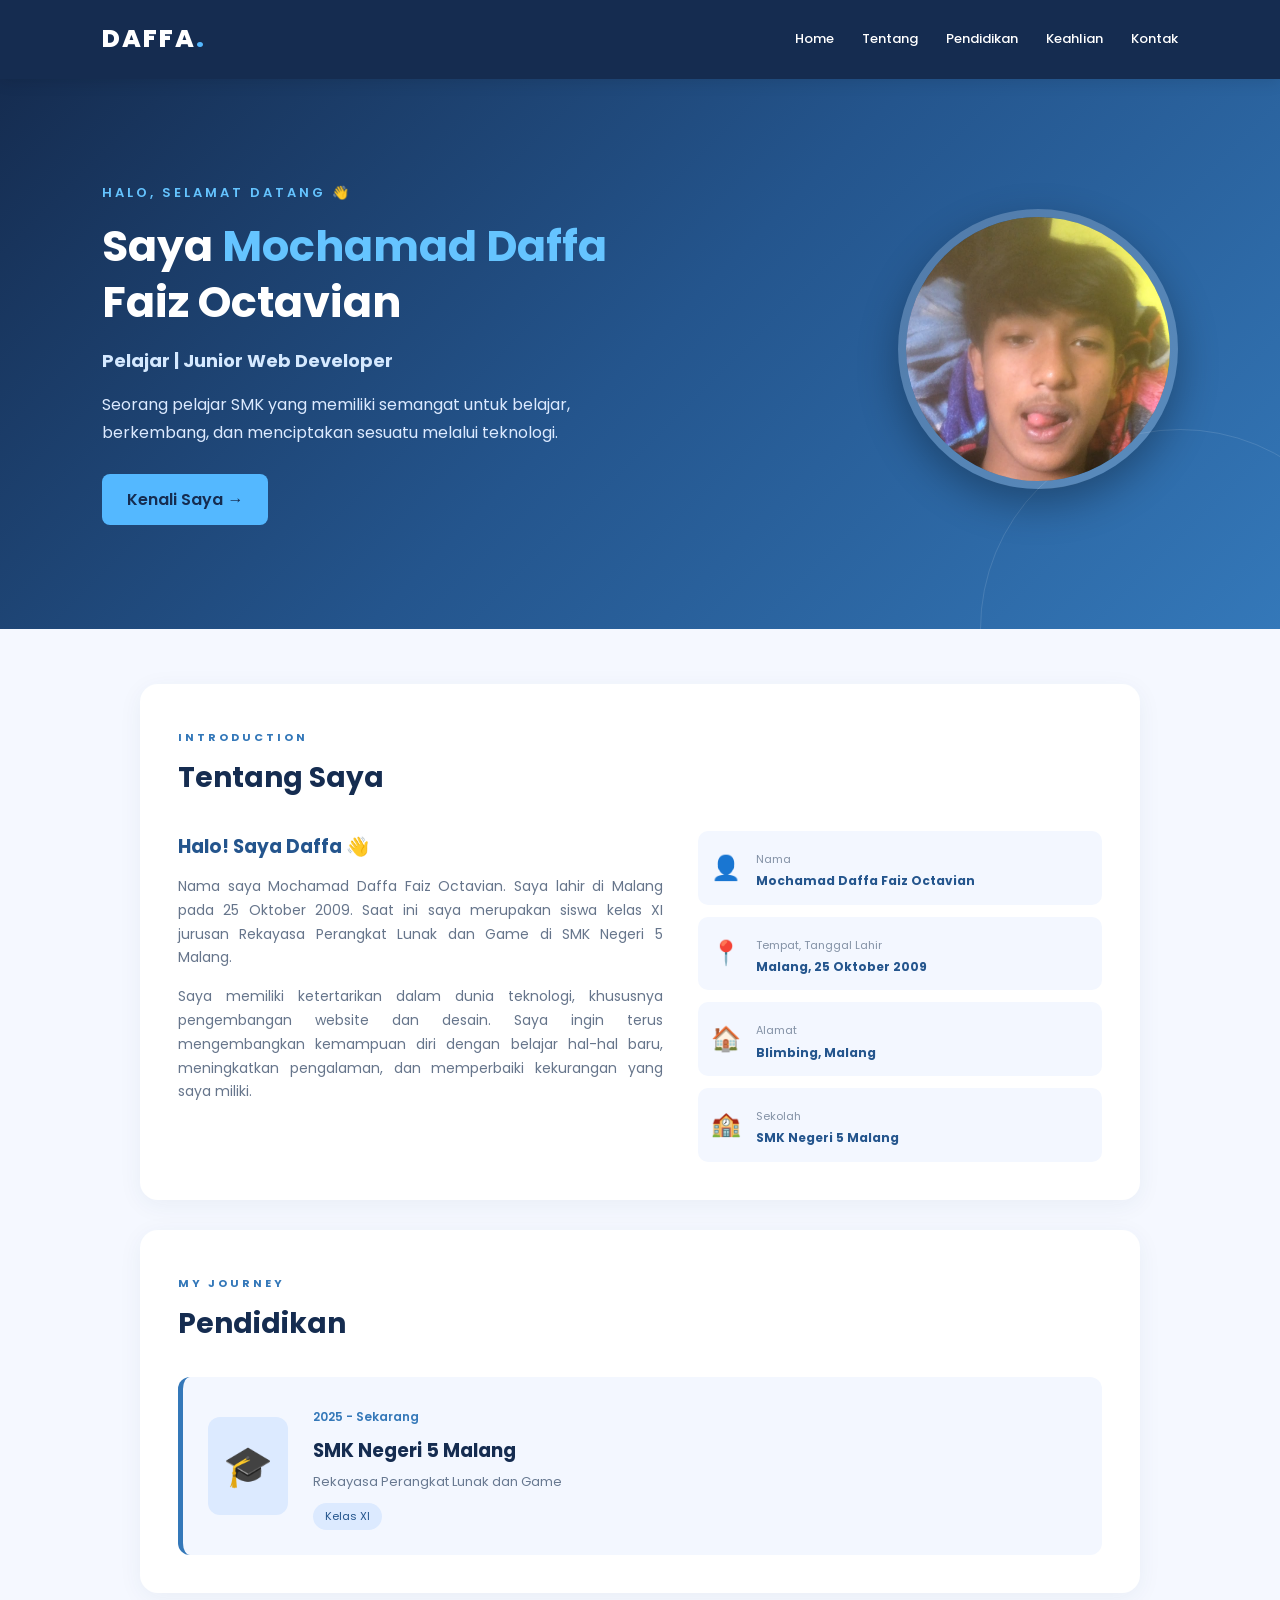
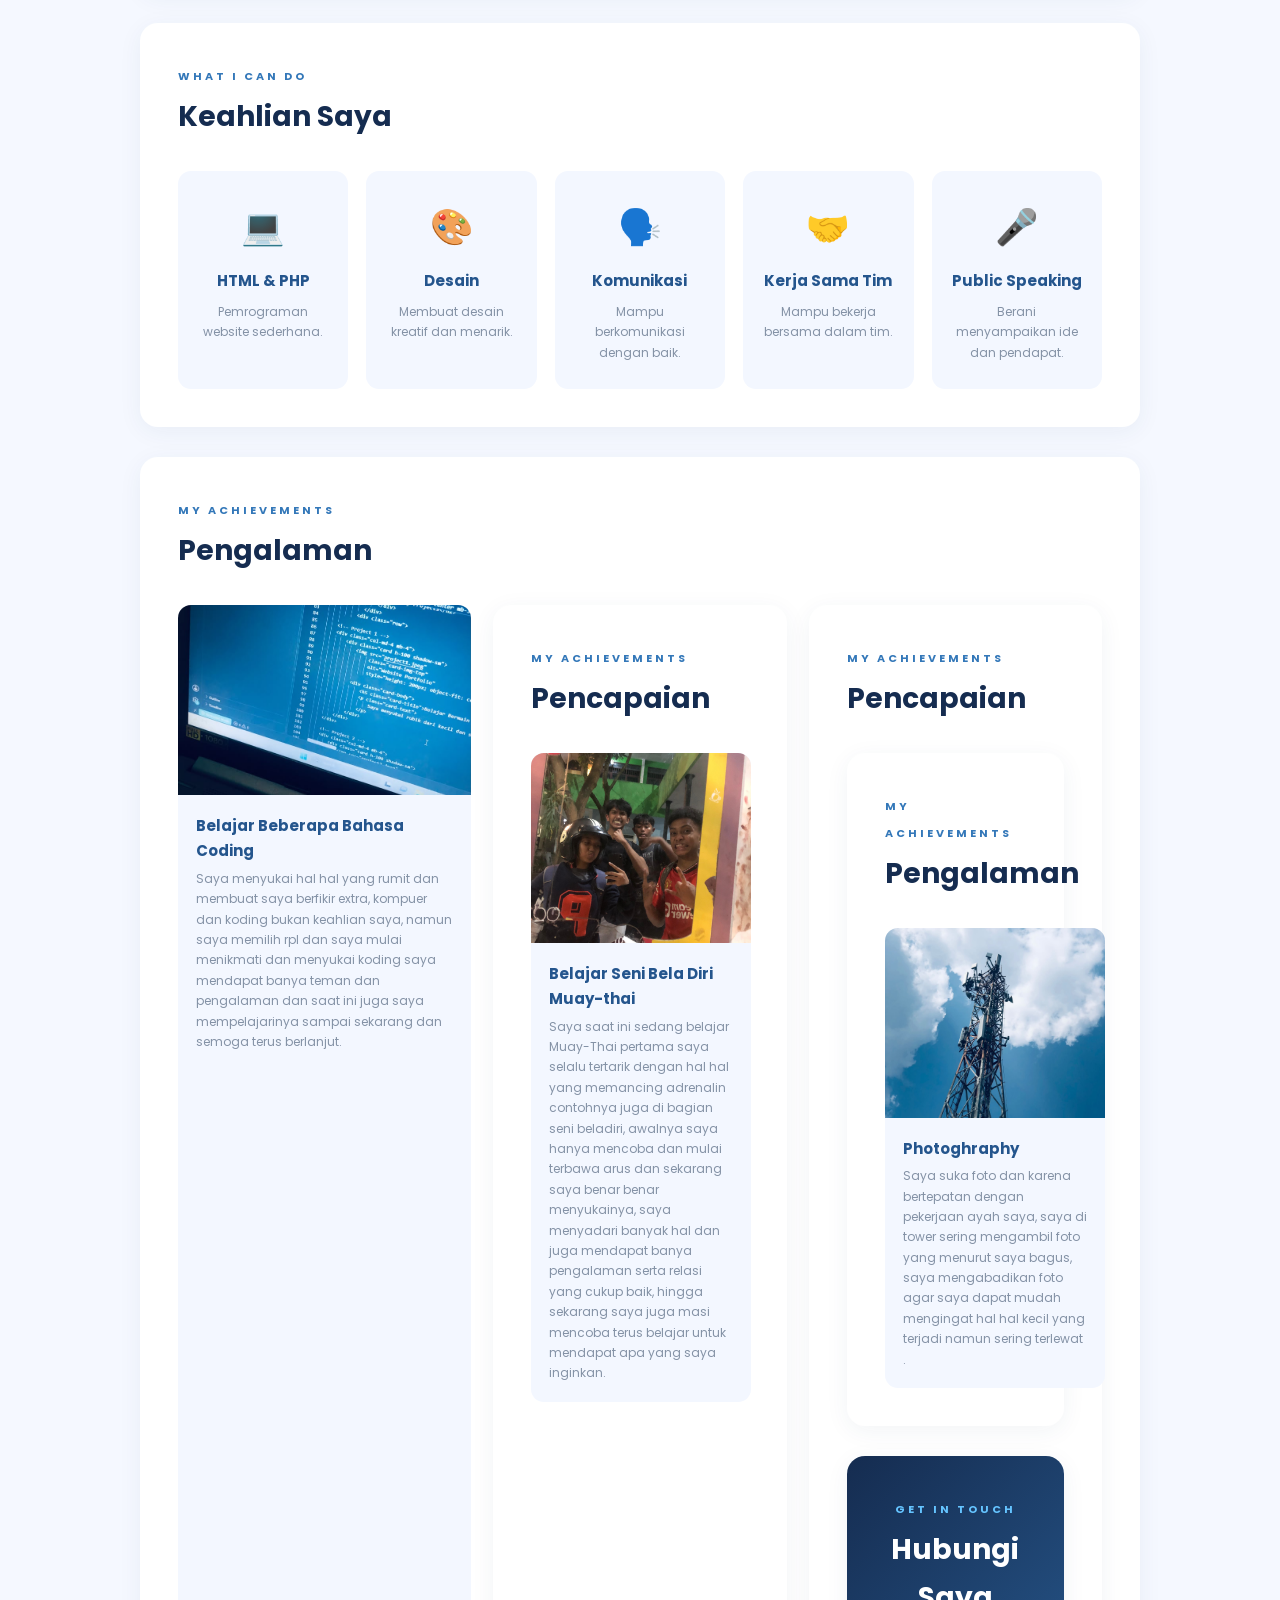
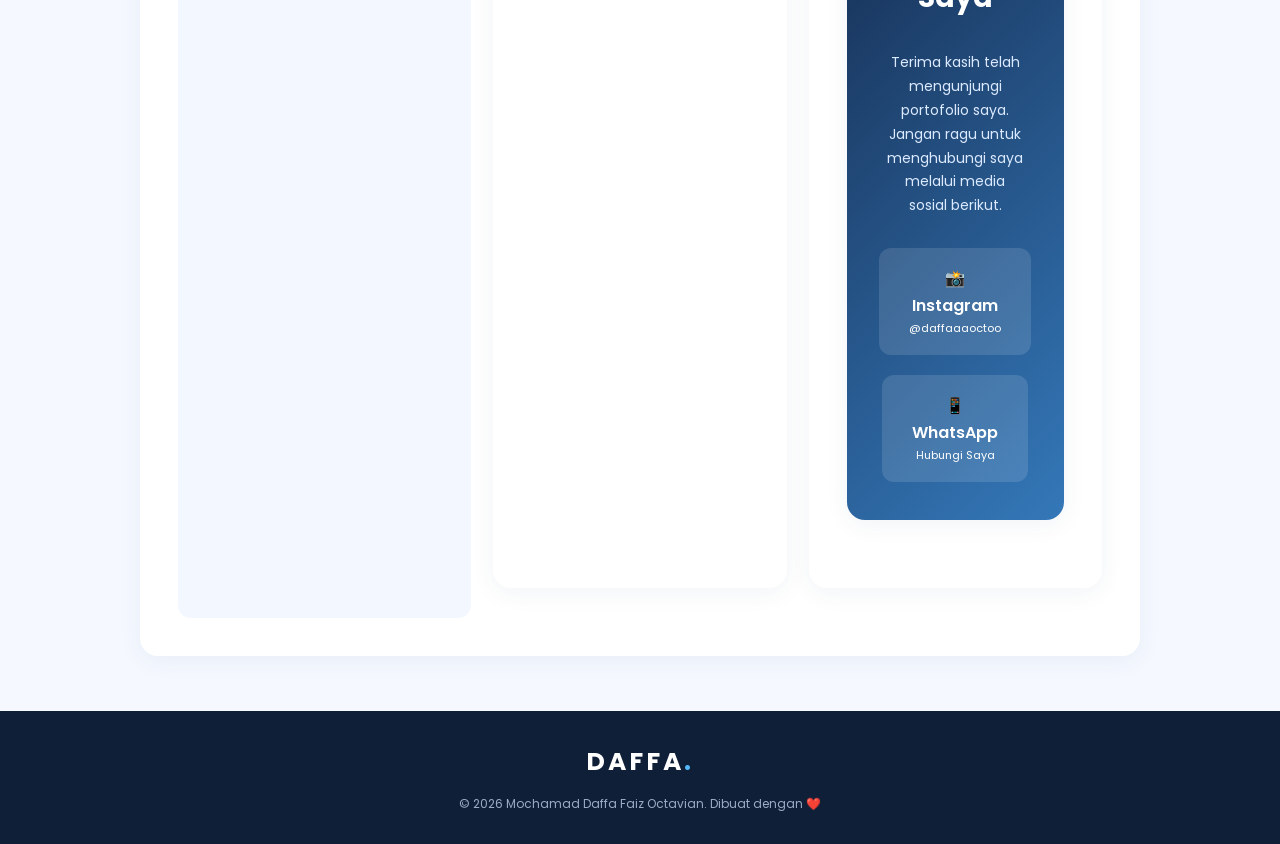
==== index.html @ 22b53652 "Rename portofoliosaya.html to index.html" ====
<!DOCTYPE html>
<html lang="id">
<head>
    <meta charset="UTF-8">
    <meta name="viewport" content="width=device-width, initial-scale=1.0">

    <title>Portofolio | Mochamad Daffa</title>

    <link rel="stylesheet" href="csssaya.css">

    <!-- Font Google -->
    <link rel="preconnect" href="https://fonts.googleapis.com">
    <link rel="preconnect" href="https://fonts.gstatic.com" crossorigin>
    <link href="https://fonts.googleapis.com/css2?family=Poppins:wght@300;400;500;600;700;800&display=swap" rel="stylesheet">

</head>

<body>

    <!-- NAVBAR -->
    <nav class="navbar">
        <div class="nav-logo">DAFFA<span>.</span></div>

        <div class="nav-menu">
            <a href="#home">Home</a>
            <a href="#about">Tentang</a>
            <a href="#education">Pendidikan</a>
            <a href="#skills">Keahlian</a>
            <a href="#contact">Kontak</a>
        </div>
    </nav>

    <!-- HERO -->
    <header id="home" class="hero">

        <div class="hero-content">

            <div class="hero-text">
                <p class="welcome">HALO, SELAMAT DATANG 👋</p>

                <h1>
                    Saya <span>Mochamad Daffa</span><br>
                    Faiz Octavian
                </h1>

                <h3>Pelajar | Junior Web Developer</h3>

                <p class="hero-description">
                    Seorang pelajar SMK yang memiliki semangat
                    untuk belajar, berkembang, dan menciptakan
                    sesuatu melalui teknologi.
                </p>

                <a href="#about" class="btn-primary">
                    Kenali Saya →
                </a>
            </div>

            <div class="hero-image">
                <img src="foto-saya.jpeg" alt="Foto Mochamad Daffa">
            </div>

        </div>

        <div class="hero-decoration"></div>

    </header>

    <main class="container">

        <!-- ABOUT -->
        <section id="about" class="section">

            <div class="section-title">
                <span>INTRODUCTION</span>
                <h2>Tentang Saya</h2>
            </div>

            <div class="about-content">

                <div class="about-text">
                    <h3>Halo! Saya Daffa 👋</h3>

                    <p>
                        Nama saya Mochamad Daffa Faiz Octavian.
                        Saya lahir di Malang pada 25 Oktober 2009.
                        Saat ini saya merupakan siswa kelas XI
                        jurusan Rekayasa Perangkat Lunak dan Game
                        di SMK Negeri 5 Malang.
                    </p>

                    <p>
                        Saya memiliki ketertarikan dalam dunia
                        teknologi, khususnya pengembangan website
                        dan desain. Saya ingin terus mengembangkan
                        kemampuan diri dengan belajar hal-hal baru,
                        meningkatkan pengalaman, dan memperbaiki
                        kekurangan yang saya miliki.
                    </p>
                </div>

                <div class="about-info">

                    <div class="info-card">
                        <span>👤</span>
                        <div>
                            <small>Nama</small>
                            <h4>Mochamad Daffa Faiz Octavian</h4>
                        </div>
                    </div>

                    <div class="info-card">
                        <span>📍</span>
                        <div>
                            <small>Tempat, Tanggal Lahir</small>
                            <h4>Malang, 25 Oktober 2009</h4>
                        </div>
                    </div>

                    <div class="info-card">
                        <span>🏠</span>
                        <div>
                            <small>Alamat</small>
                            <h4>Blimbing, Malang</h4>
                        </div>
                    </div>

                    <div class="info-card">
                        <span>🏫</span>
                        <div>
                            <small>Sekolah</small>
                            <h4>SMK Negeri 5 Malang</h4>
                        </div>
                    </div>

                </div>

            </div>
        </section>

        <!-- EDUCATION -->
        <section id="education" class="section">

            <div class="section-title">
                <span>MY JOURNEY</span>
                <h2>Pendidikan</h2>
            </div>

            <div class="education-card">

                <div class="education-icon">🎓</div>

                <div>
                    <span class="year">2025 - Sekarang</span>

                    <h3>SMK Negeri 5 Malang</h3>

                    <p>
                        Rekayasa Perangkat Lunak dan Game
                    </p>

                    <span class="class-label">Kelas XI</span>
                </div>

            </div>

        </section>

        <!-- SKILLS -->
        <section id="skills" class="section">

            <div class="section-title">
                <span>WHAT I CAN DO</span>
                <h2>Keahlian Saya</h2>
            </div>

            <div class="skills-grid">

                <div class="skill-card">
                    <div class="skill-icon">💻</div>
                    <h3>HTML & PHP</h3>
                    <p>Pemrograman website sederhana.</p>
                </div>

                <div class="skill-card">
                    <div class="skill-icon">🎨</div>
                    <h3>Desain</h3>
                    <p>Membuat desain kreatif dan menarik.</p>
                </div>

                <div class="skill-card">
                    <div class="skill-icon">🗣️</div>
                    <h3>Komunikasi</h3>
                    <p>Mampu berkomunikasi dengan baik.</p>
                </div>

                <div class="skill-card">
                    <div class="skill-icon">🤝</div>
                    <h3>Kerja Sama Tim</h3>
                    <p>Mampu bekerja bersama dalam tim.</p>
                </div>

                <div class="skill-card">
                    <div class="skill-icon">🎤</div>
                    <h3>Public Speaking</h3>
                    <p>Berani menyampaikan ide dan pendapat.</p>
                </div>

            </div>

        </section>

               <!-- CERTIFICATE -->
        <section class="section">

            <div class="section-title">
                <span>MY ACHIEVEMENTS</span>
                <h2>Pengalaman</h2>
            </div>

            <div class="gallery">

                <div class="gallery-card">
                    <img
                        src=project1.jpeg
                        alt="Foto Sertifikat">

                    <div class="gallery-info">
                        <h3>Belajar Beberapa Bahasa Coding</h3>
                        <p> Saya menyukai hal hal yang rumit dan membuat saya berfikir extra, kompuer dan koding bukan keahlian saya, namun saya memilih rpl dan saya mulai menikmati dan menyukai koding saya mendapat banya teman dan pengalaman dan saat ini juga saya mempelajarinya sampai sekarang dan semoga terus berlanjut.</p>
                    </div>
                </div>


        <!-- ACHIEVEMENTS -->
        <section class="section">

            <div class="section-title">
                <span>MY ACHIEVEMENTS</span>
                <h2>Pencapaian</h2>
            </div>

            <div class="gallery">

                <div class="gallery-card">
                    <img
                        src=project2.jpeg
                        alt="Foto Prestasi">

                    <div class="gallery-info">
                        <h3>Belajar Seni Bela Diri Muay-thai</h3>
                        <p>Saya saat ini sedang belajar Muay-Thai pertama saya selalu tertarik dengan hal hal yang memancing adrenalin contohnya juga di bagian seni beladiri, awalnya saya hanya mencoba dan mulai terbawa arus dan sekarang saya benar benar menyukainya, saya menyadari banyak hal dan juga mendapat banya pengalaman serta relasi yang cukup baik, hingga sekarang saya juga masi mencoba terus belajar untuk mendapat apa yang saya inginkan. </p>
                    </div>
                </div>

                <!-- Tambahkan prestasi lainnya di sini -->

            </div>

        </section>
               <!-- CERTIFICATE -->
        <section class="section">

            <div class="section-title">
                <span>MY ACHIEVEMENTS</span>
                <h2>Pencapaian</h2>
            </div>

        <!-- CERTIFICATE -->
        <section class="section">

            <div class="section-title">
                <span>MY ACHIEVEMENTS</span>
                <h2>Pengalaman</h2>
            </div>

            <div class="gallery">

                <div class="gallery-card">
                    <img
                        src=project3.jpeg
                        alt="Foto Sertifikat">

                    <div class="gallery-info">
                        <h3>Photoghraphy</h3>
                        <p> Saya suka foto dan karena bertepatan dengan pekerjaan ayah saya, saya di tower sering mengambil foto yang menurut saya bagus, saya mengabadikan foto agar saya dapat mudah mengingat hal hal kecil yang terjadi namun sering terlewat .</p>
                    </div>
                </div>

                <!-- Tambahkan sertifikat lainnya di sini -->

            </div>

        </section>

        <!-- CONTACT -->
        <section id="contact" class="section contact-section">

            <div class="section-title">
                <span>GET IN TOUCH</span>
                <h2>Hubungi Saya</h2>
            </div>

            <p>
                Terima kasih telah mengunjungi portofolio saya.
                Jangan ragu untuk menghubungi saya melalui media
                sosial berikut.
            </p>

            <div class="contact-links">

                <a href="https://www.instagram.com/daffaaaoctoo"
                   target="_blank">
                    📸 Instagram
                    <span>@daffaaaoctoo</span>
                </a>

                <a href="https://wa.me/6281999374915"
                   target="_blank">
                    📱 WhatsApp
                    <span>Hubungi Saya</span>
                </a>

            </div>

        </section>

    </main>

    <!-- FOOTER -->
    <footer>
        <h3>DAFFA<span>.</span></h3>

        <p>
            © 2026 Mochamad Daffa Faiz Octavian.
            Dibuat dengan ❤️
        </p>
    </footer>

</body>
---- csssaya.css ----
/* =========================
   RESET
========================= */

* {
    margin: 0;
    padding: 0;
    box-sizing: border-box;
    font-family: 'Poppins', sans-serif;
}

html {
    scroll-behavior: smooth;
    scroll-padding-top: 90px;
}

body {
    background: #f5f8ff;
    color: #263247;
    line-height: 1.7;
}


/* =========================
   NAVBAR
========================= */

.navbar {
    display: flex;
    justify-content: space-between;
    align-items: center;
    padding: 18px 8%;
    background: #152c50;
    position: sticky;
    top: 0;
    z-index: 100;
    box-shadow: 0 3px 15px rgba(0,0,0,0.1);
}

.nav-logo {
    font-size: 25px;
    font-weight: 800;
    color: white;
    letter-spacing: 2px;
}

.nav-logo span,
footer h3 span {
    color: #54b8ff;
}

.nav-menu {
    display: flex;
    gap: 28px;
}

.nav-menu a {
    color: white;
    text-decoration: none;
    font-size: 13px;
    font-weight: 500;
    transition: 0.3s;
}

.nav-menu a:hover {
    color: #54b8ff;
}


/* =========================
   HERO
========================= */

.hero {
    min-height: 550px;
    background: linear-gradient(
        135deg,
        #152c50,
        #24558d,
        #3478b9
    );
    color: white;
    display: flex;
    align-items: center;
    padding: 65px 8%;
    position: relative;
    overflow: hidden;
}

.hero-content {
    display: flex;
    justify-content: space-between;
    align-items: center;
    gap: 50px;
    width: 100%;
    max-width: 1100px;
    margin: auto;
    position: relative;
    z-index: 2;
}

.hero-text {
    max-width: 600px;
}

.welcome {
    color: #65c4ff;
    font-size: 13px;
    font-weight: 600;
    letter-spacing: 3px;
    margin-bottom: 15px;
}

.hero h1 {
    font-size: 43px;
    line-height: 1.3;
    margin-bottom: 15px;
}

.hero h1 span {
    color: #65c4ff;
}

.hero h3 {
    font-size: 18px;
    color: #d5e9ff;
    margin-bottom: 15px;
}

.hero-description {
    color: #dceaff;
    max-width: 480px;
    margin-bottom: 28px;
}

.btn-primary {
    display: inline-block;
    padding: 12px 25px;
    background: #54b8ff;
    color: #152c50;
    text-decoration: none;
    border-radius: 8px;
    font-weight: 600;
    transition: 0.3s;
}

.btn-primary:hover {
    background: white;
    transform: translateY(-4px);
}

.hero-image img {
    width: 280px;
    height: 280px;
    object-fit: cover;
    border-radius: 50%;
    border: 8px solid rgba(255,255,255,0.2);
    box-shadow: 0 15px 40px rgba(0,0,0,0.3);
    transition: 0.4s;
}

.hero-image img:hover {
    transform: scale(1.05);
}

.hero-decoration {
    position: absolute;
    width: 400px;
    height: 400px;
    border: 1px solid rgba(255,255,255,0.12);
    border-radius: 50%;
    right: -100px;
    bottom: -200px;
}


/* =========================
   CONTAINER
========================= */

.container {
    max-width: 1050px;
    margin: 55px auto;
    padding: 0 25px;
}


/* =========================
   SECTION
========================= */

.section {
    background: white;
    padding: 38px;
    margin-bottom: 30px;
    border-radius: 18px;
    box-shadow: 0 5px 25px rgba(30,60,100,0.06);
    transition: 0.3s;
}

.section:hover {
    box-shadow: 0 10px 30px rgba(30,60,100,0.1);
}

.section-title {
    margin-bottom: 30px;
}

.section-title span {
    color: #3478b9;
    font-size: 11px;
    font-weight: 700;
    letter-spacing: 3px;
}

.section-title h2 {
    color: #152c50;
    font-size: 28px;
    margin-top: 5px;
}


/* =========================
   ABOUT
========================= */

.about-content {
    display: grid;
    grid-template-columns: 1.2fr 1fr;
    gap: 35px;
}

.about-text h3 {
    color: #24558d;
    margin-bottom: 12px;
}

.about-text p {
    color: #66758b;
    font-size: 14px;
    margin-bottom: 15px;
    text-align: justify;
}

.about-info {
    display: flex;
    flex-direction: column;
    gap: 12px;
}

.info-card {
    display: flex;
    align-items: center;
    gap: 15px;
    padding: 13px;
    background: #f3f7ff;
    border-radius: 10px;
    transition: 0.3s;
}

.info-card:hover {
    background: #e5f0ff;
    transform: translateX(5px);
}

.info-card span {
    font-size: 24px;
}

.info-card small {
    color: #8492a6;
    font-size: 11px;
}

.info-card h4 {
    font-size: 12px;
    color: #24558d;
    overflow-wrap: anywhere;
}


/* =========================
   EDUCATION
========================= */

.education-card {
    display: flex;
    align-items: center;
    gap: 25px;
    padding: 25px;
    background: #f3f7ff;
    border-left: 5px solid #3478b9;
    border-radius: 12px;
    transition: 0.3s;
}

.education-card:hover {
    transform: translateX(7px);
}

.education-icon {
    font-size: 40px;
    background: #dceaff;
    padding: 15px;
    border-radius: 12px;
}

.education-card h3 {
    color: #152c50;
    margin: 5px 0;
}

.education-card p {
    color: #687991;
    font-size: 13px;
}

.year {
    color: #3478b9;
    font-size: 12px;
    font-weight: 600;
}

.class-label {
    display: inline-block;
    background: #dceaff;
    color: #24558d;
    padding: 4px 12px;
    font-size: 11px;
    border-radius: 20px;
    margin-top: 10px;
}


/* =========================
   y
========================= */

.skills-grid {
    display: grid;
    grid-template-columns: repeat(auto-fit, minmax(160px, 1fr));
    gap: 18px;
}

.skill-card {
    padding: 25px 15px;
    background: #f3f7ff;
    text-align: center;
    border-radius: 13px;
    transition: 0.3s;
    border: 1px solid transparent;
}

.skill-card:hover {
    transform: translateY(-8px);
    background: white;
    border-color: #b9d9ff;
    box-shadow: 0 8px 25px rgba(52,120,185,0.12);
}

.skill-icon {
    font-size: 35px;
    margin-bottom: 12px;
}

.skill-card h3 {
    color: #24558d;
    font-size: 15px;
}

.skill-card p {
    font-size: 12px;
    color: #8492a6;
    margin-top: 8px;
}


/* =========================
   GALLERY
========================= */

.gallery {
    display: grid;
    grid-template-columns: repeat(auto-fit, minmax(220px, 1fr));
    gap: 22px;
}

.gallery-card {
    background: #f3f7ff;
    border-radius: 13px;
    overflow: hidden;
    transition: 0.3s;
}

.gallery-card:hover {
    transform: translateY(-7px);
    box-shadow: 0 10px 25px rgba(0,0,0,0.1);
}

.gallery-card img {
    width: 100%;
    height: 190px;
    object-fit: cover;
    display: block;
}

.gallery-info {
    padding: 18px;
}

.gallery-info h3 {
    color: #24558d;
    font-size: 15px;
}

.gallery-info p {
    font-size: 12px;
    color: #8492a6;
    margin-top: 5px;
}


/* =========================
   CONTACT
========================= */

.contact-section {
    text-align: center;
    background: linear-gradient(135deg, #152c50, #3478b9);
    color: white;
}

.contact-section .section-title span {
    color: #65c4ff;
}

.contact-section .section-title h2 {
    color: white;
}

.contact-section > p {
    color: #dceaff;
    font-size: 14px;
    max-width: 600px;
    margin: auto;
}

.contact-links {
    display: flex;
    justify-content: center;
    gap: 20px;
    flex-wrap: wrap;
    margin-top: 30px;
}

.contact-links a {
    display: flex;
    flex-direction: column;
    background: rgba(255,255,255,0.12);
    color: white;
    text-decoration: none;
    padding: 17px 30px;
    border-radius: 12px;
    font-weight: 600;
    transition: 0.3s;
}

.contact-links a:hover {
    background: white;
    color: #24558d;
    transform: translateY(-5px);
}

.contact-links span {
    font-size: 11px;
    font-weight: 400;
}


/* =========================
   FOOTER
========================= */

footer {
    background: #101f38;
    text-align: center;
    padding: 30px 15px;
    color: #dceaff;
}

footer h3 {
    color: white;
    font-size: 25px;
    letter-spacing: 3px;
}

footer p {
    font-size: 12px;
    margin-top: 10px;
    color: #9aacc5;
}


/* =========================
   RESPONSIVE
========================= */

@media (max-width: 768px) {

    .navbar {
        flex-direction: column;
        gap: 12px;
        padding: 15px;
    }

    .nav-menu {
        gap: 15px;
        flex-wrap: wrap;
        justify-content: center;
    }

    .nav-menu a {
        font-size: 11px;
    }

    .hero {
        padding: 55px 20px;
    }

    .hero-content {
        flex-direction: column-reverse;
        text-align: center;
        gap: 30px;
    }

    .hero h1 {
        font-size: 30px;
    }

    .hero-image img {
        width: 200px;
        height: 200px;
    }

    .hero-description {
        margin-left: auto;
        margin-right: auto;
    }

    .about-content {
        grid-template-columns: 1fr;
    }

    .section {
        padding: 25px 20px;
    }

    .section-title h2 {
        font-size: 24px;
    }

}

@media (max-width: 480px) {

    .hero h1 {
        font-size: 26px;
    }

    .hero h3 {
        font-size: 15px;
    }

    .container {
        padding: 0 13px;
    }

    .education-card {
        align-items: flex-start;
        gap: 12px;
        padding: 15px;
    }

    .education-icon {
        font-size: 25px;
        padding: 10px;
    }

    .contact-links {
        flex-direction: column;
    }

}
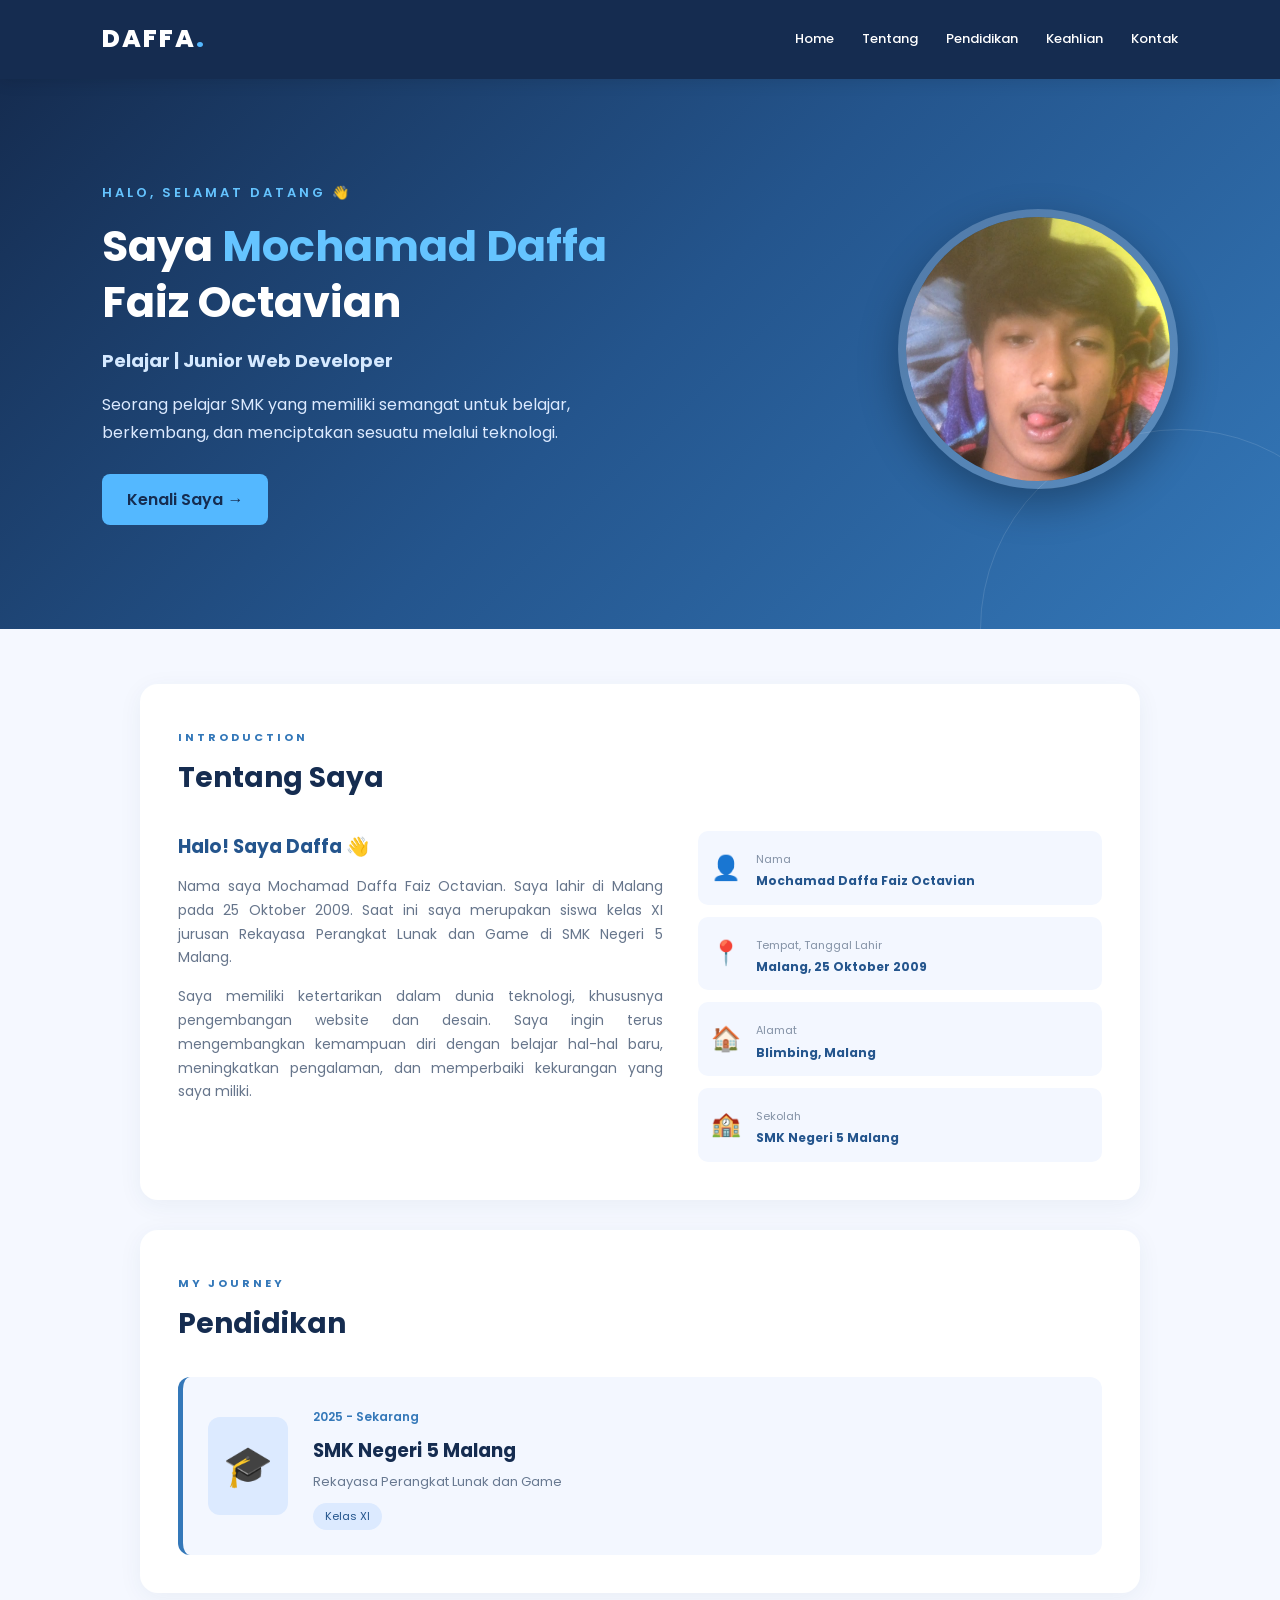
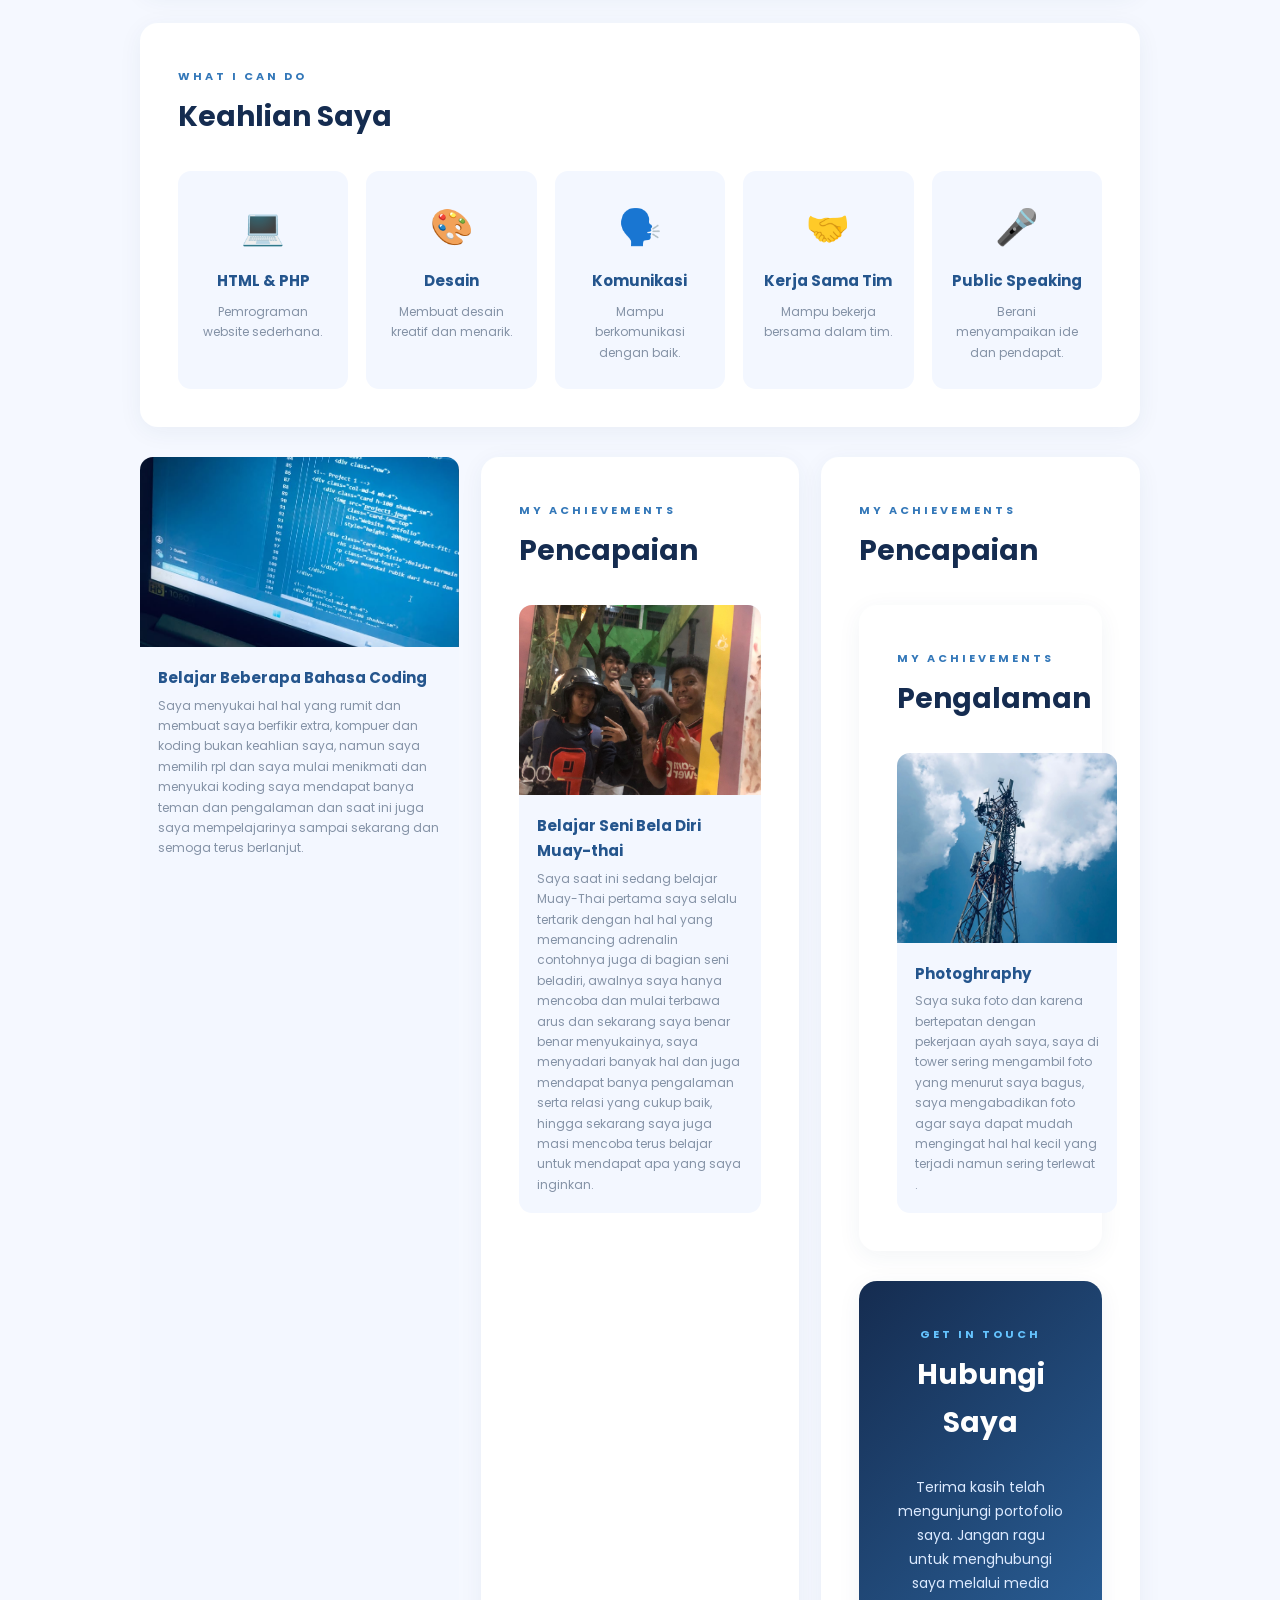
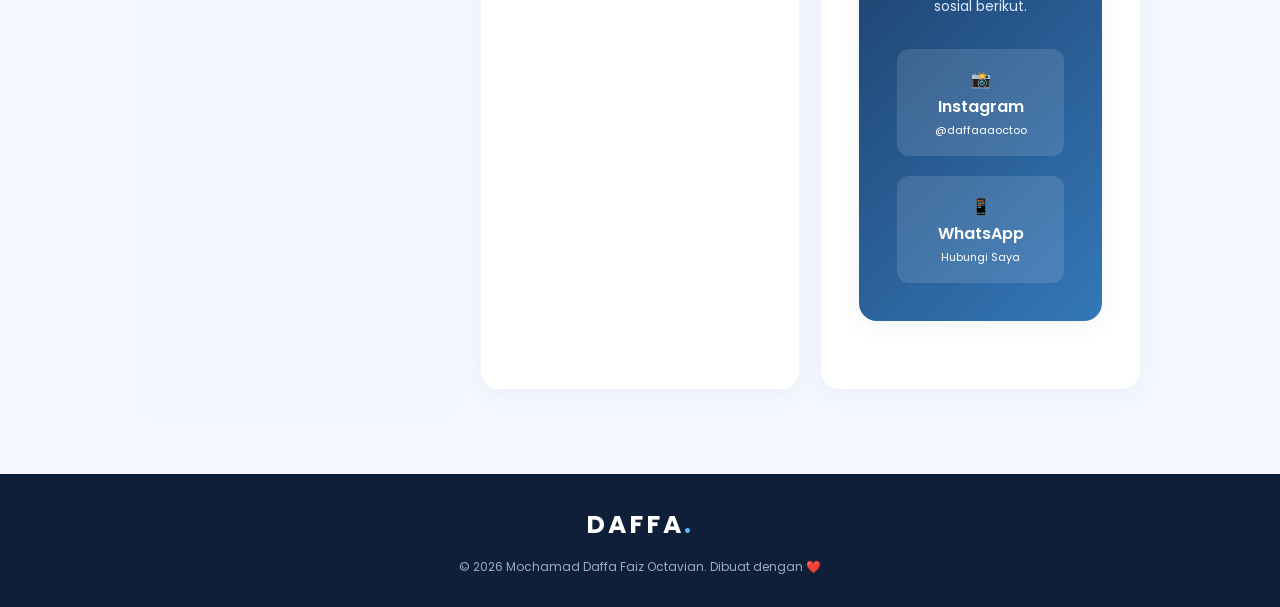
==== commit d9dd08e0: "Restore index.html with complete content" ====
--- a/index.html
+++ b/index.html
@@ -211,13 +211,6 @@
 
         </section>
 
-               <!-- CERTIFICATE -->
-        <section class="section">
-
-            <div class="section-title">
-                <span>MY ACHIEVEMENTS</span>
-                <h2>Pengalaman</h2>
-            </div>
 
             <div class="gallery">
 
--- a/csssaya.css
+++ b/csssaya.css
@@ -1,4 +1,3 @@
-
 /* =========================
    RESET
 ========================= */
@@ -334,7 +333,7 @@
 
 
 /* =========================
-   y
+   y    
 ========================= */
 
 .skills-grid {
@@ -442,7 +441,7 @@
 .contact-section > p {
     color: #dceaff;
     font-size: 14px;
-    max-width: 600px;
+    max-width: 1000px;
     margin: auto;
 }
 
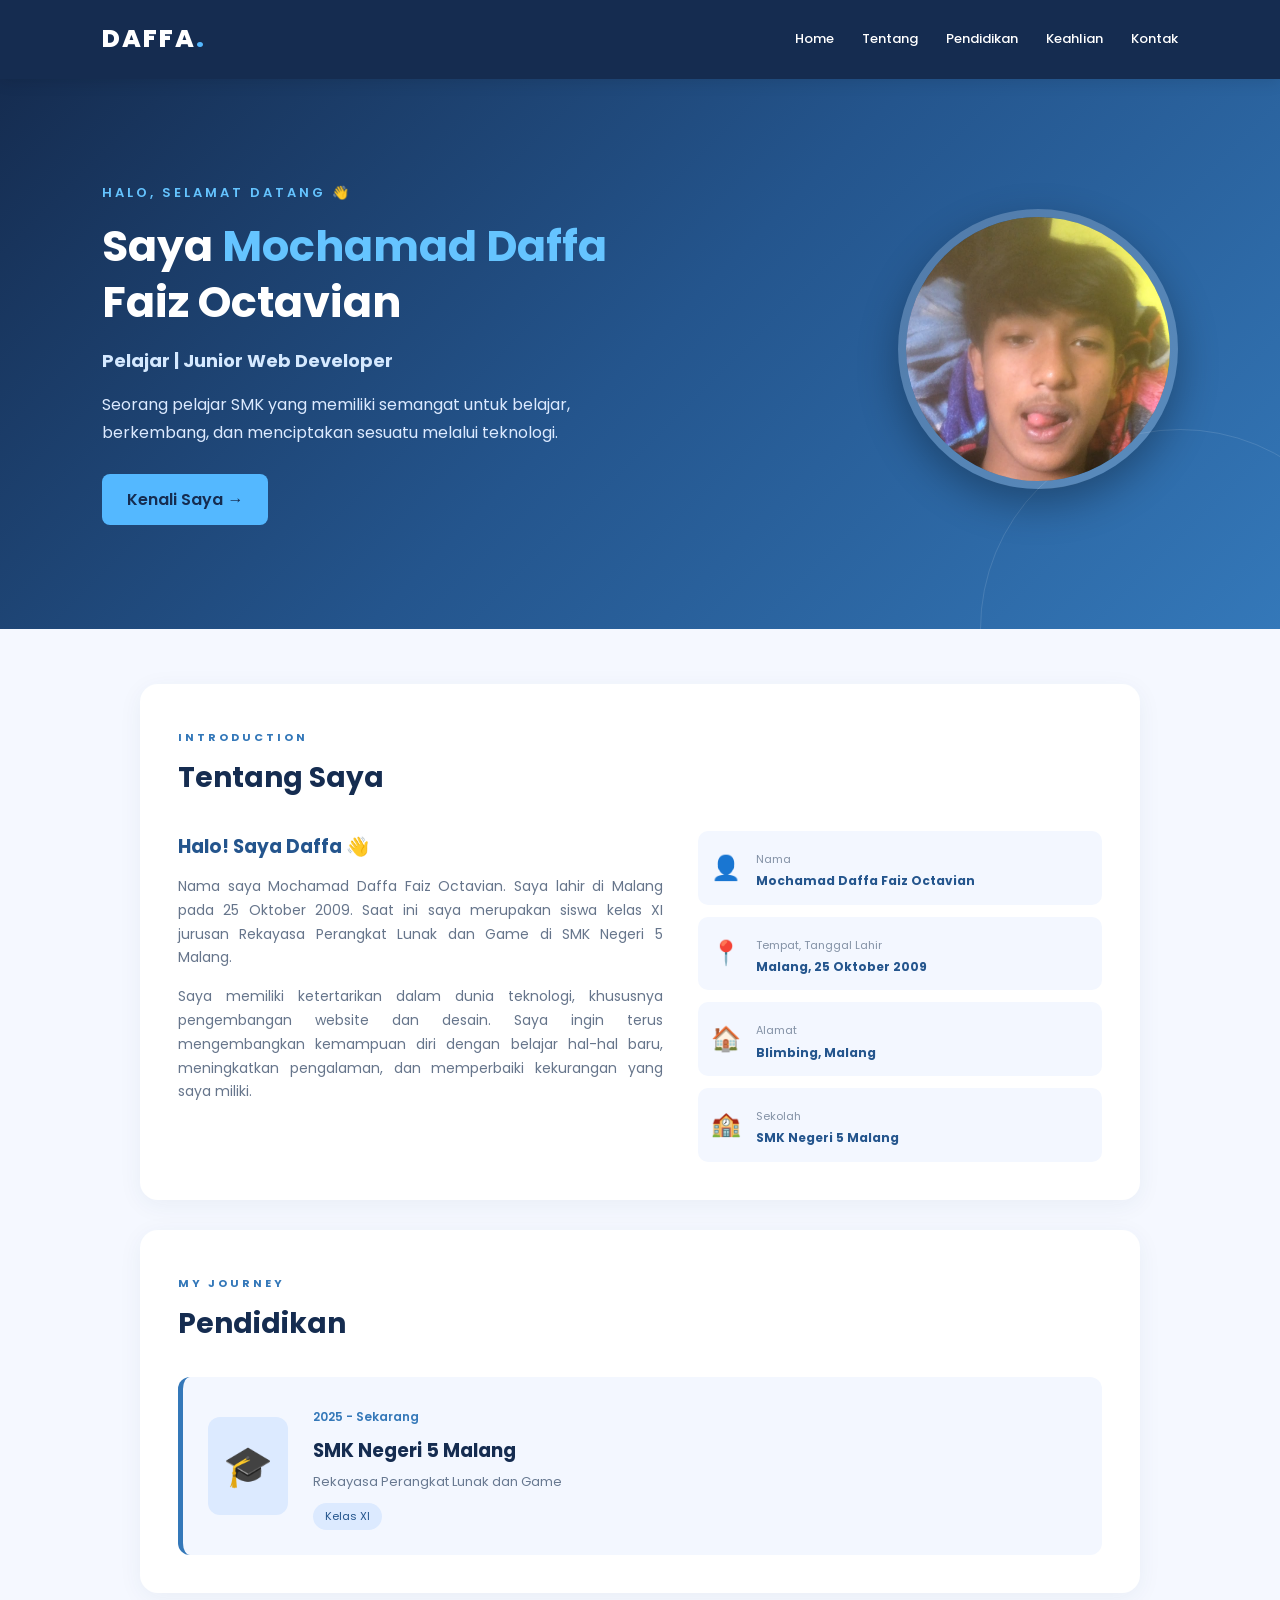
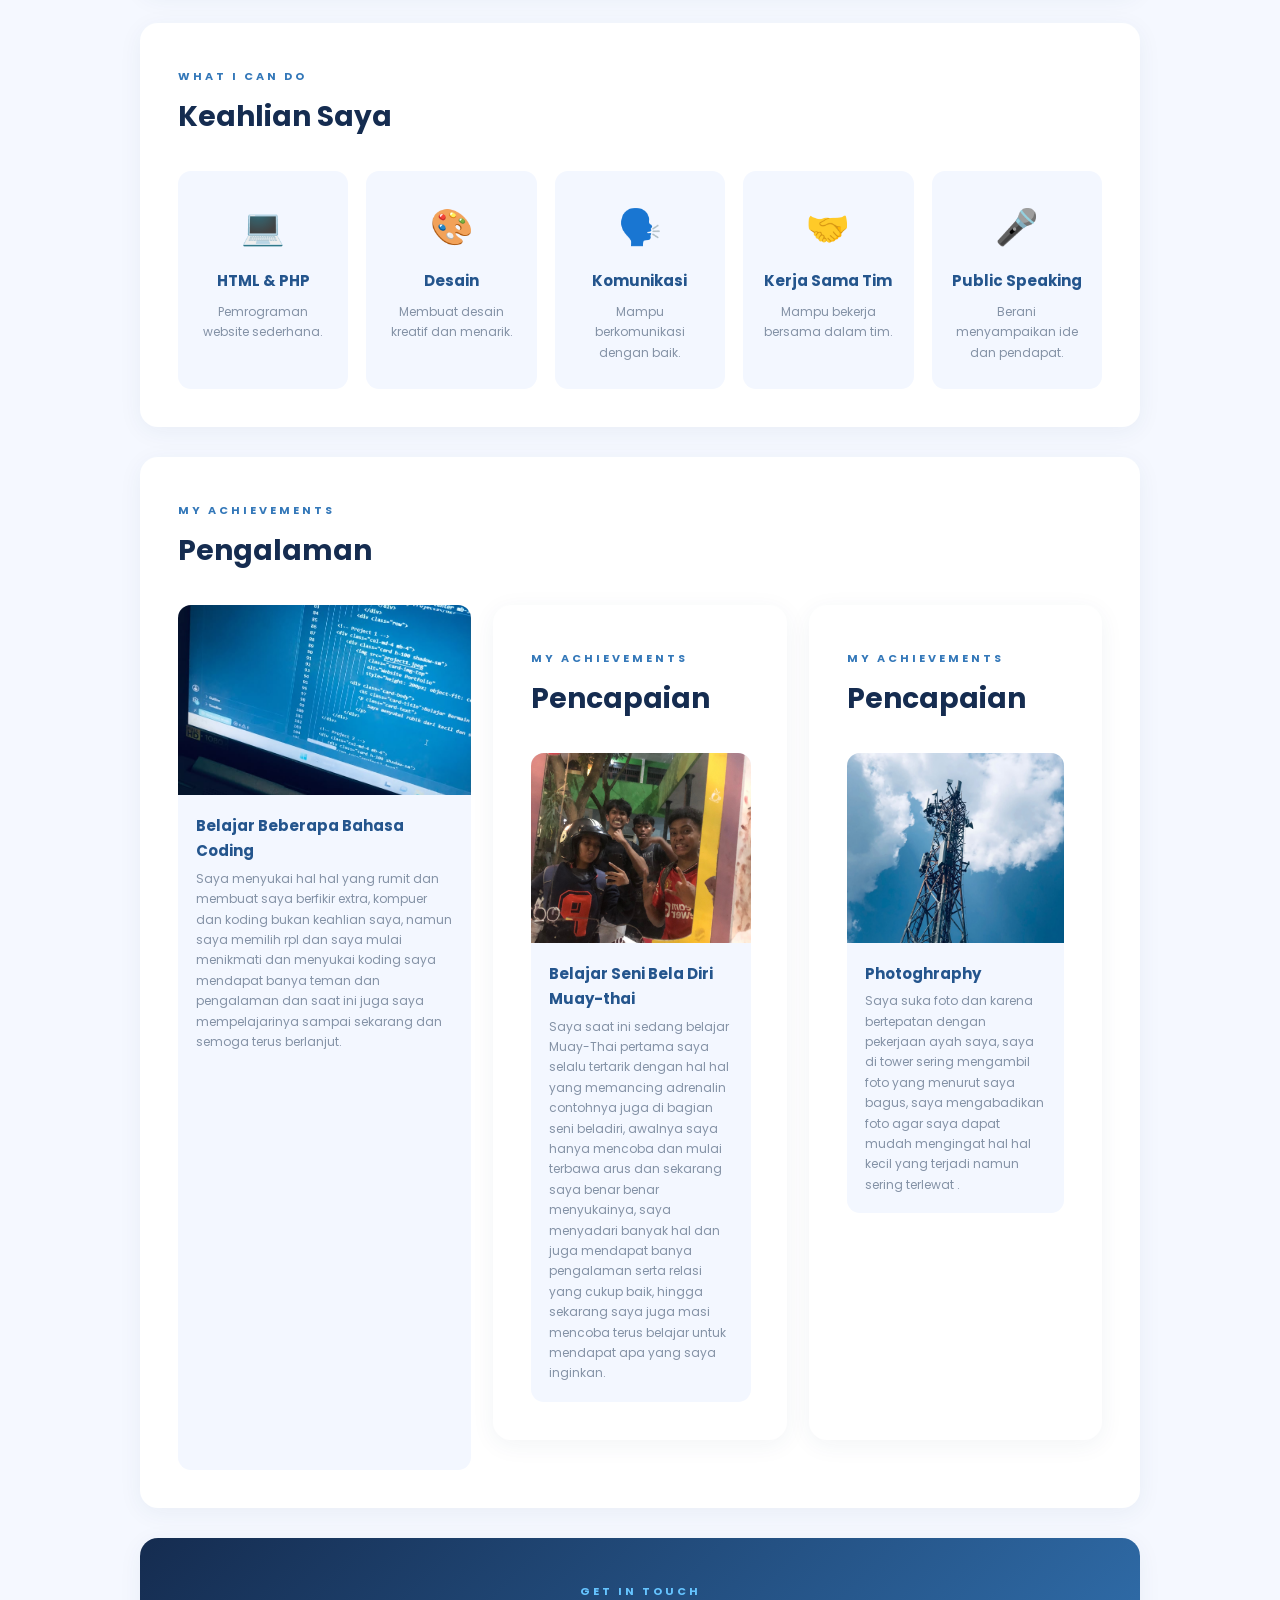
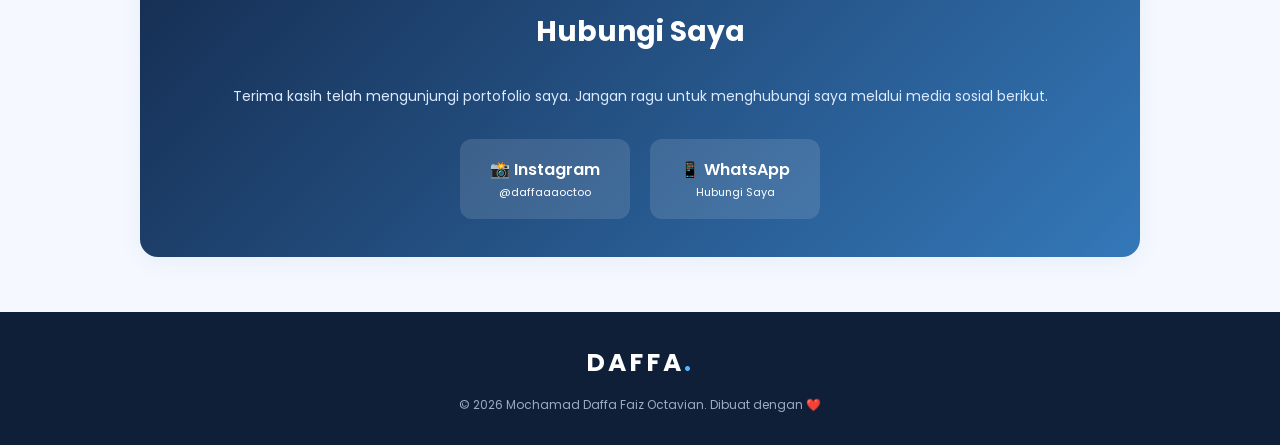
==== commit 21694606: "Update index.html" ====
--- a/index.html
+++ b/index.html
@@ -211,6 +211,13 @@
 
         </section>
 
+               <!-- CERTIFICATE -->
+        <section class="section">
+
+            <div class="section-title">
+                <span>MY ACHIEVEMENTS</span>
+                <h2>Pengalaman</h2>
+            </div>
 
             <div class="gallery">
 
@@ -260,15 +267,6 @@
                 <h2>Pencapaian</h2>
             </div>
 
-        <!-- CERTIFICATE -->
-        <section class="section">
-
-            <div class="section-title">
-                <span>MY ACHIEVEMENTS</span>
-                <h2>Pengalaman</h2>
-            </div>
-
-            <div class="gallery">
 
                 <div class="gallery-card">
                     <img
